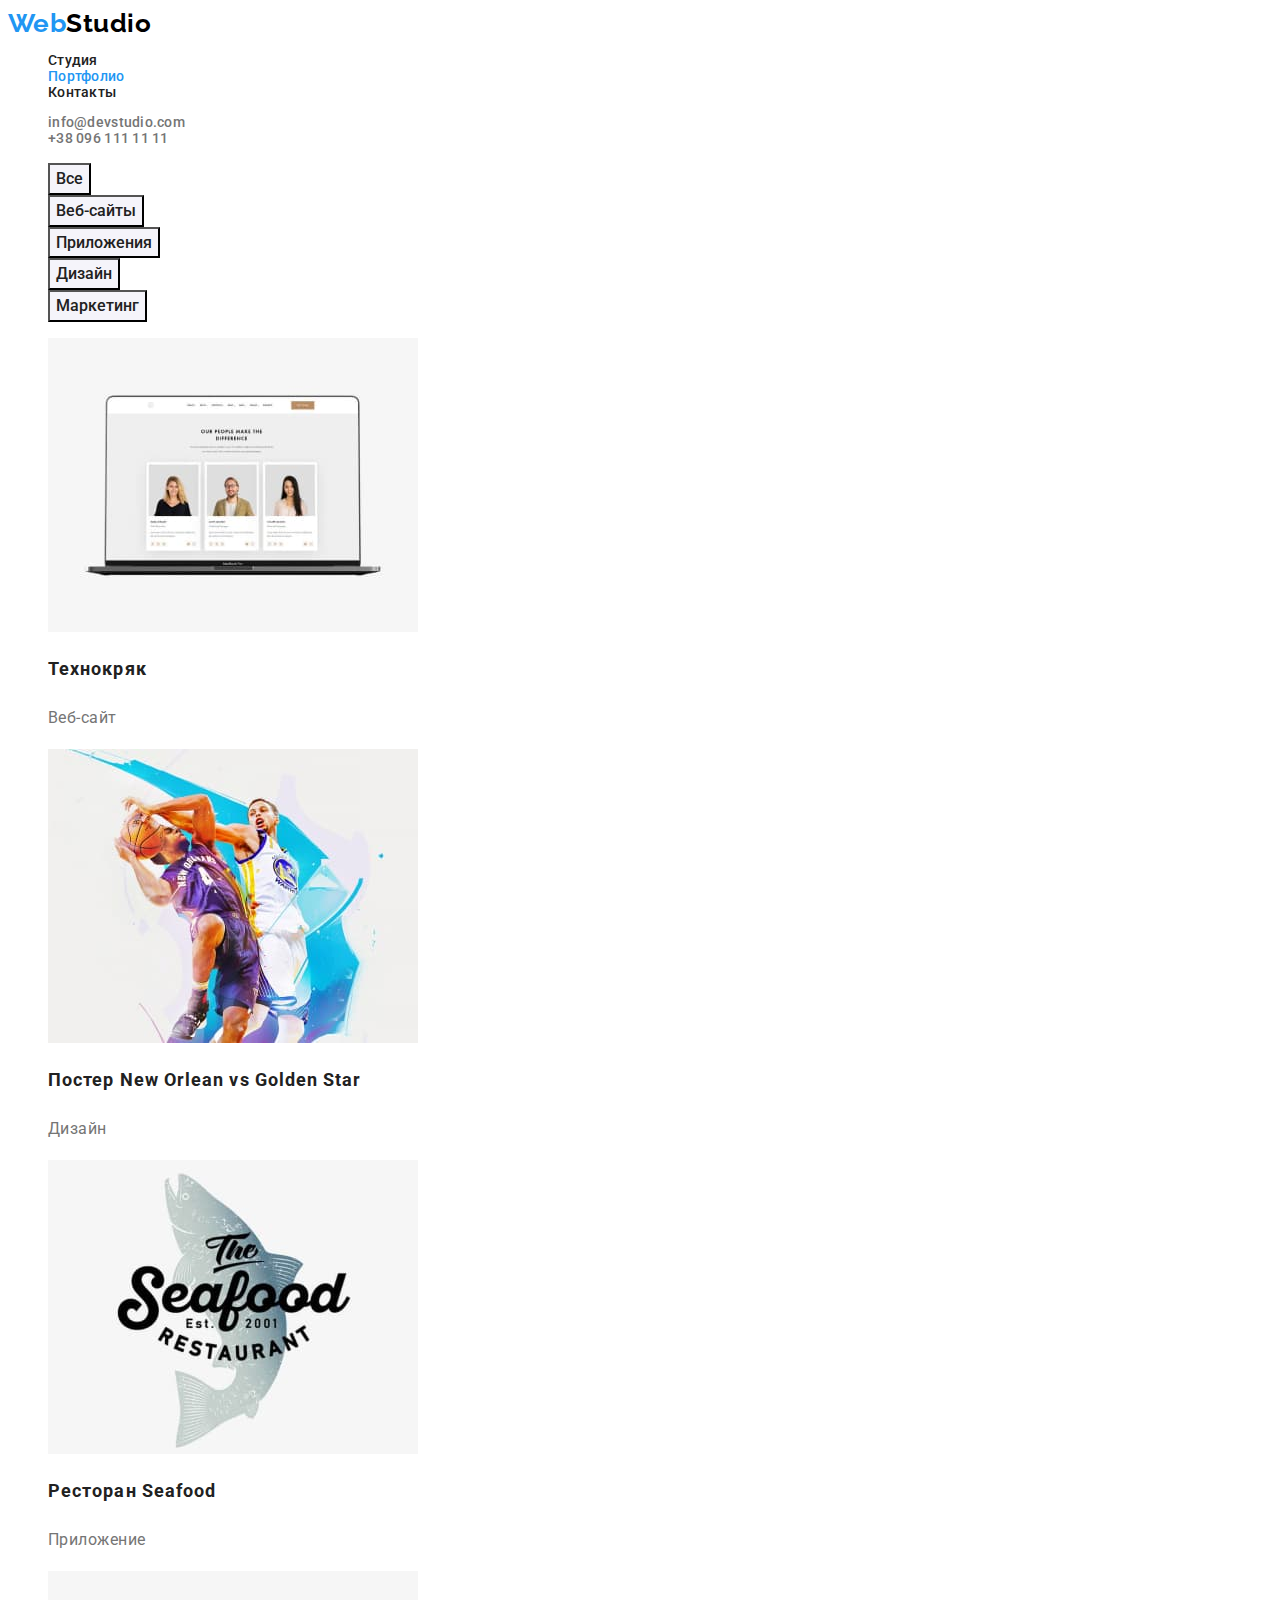
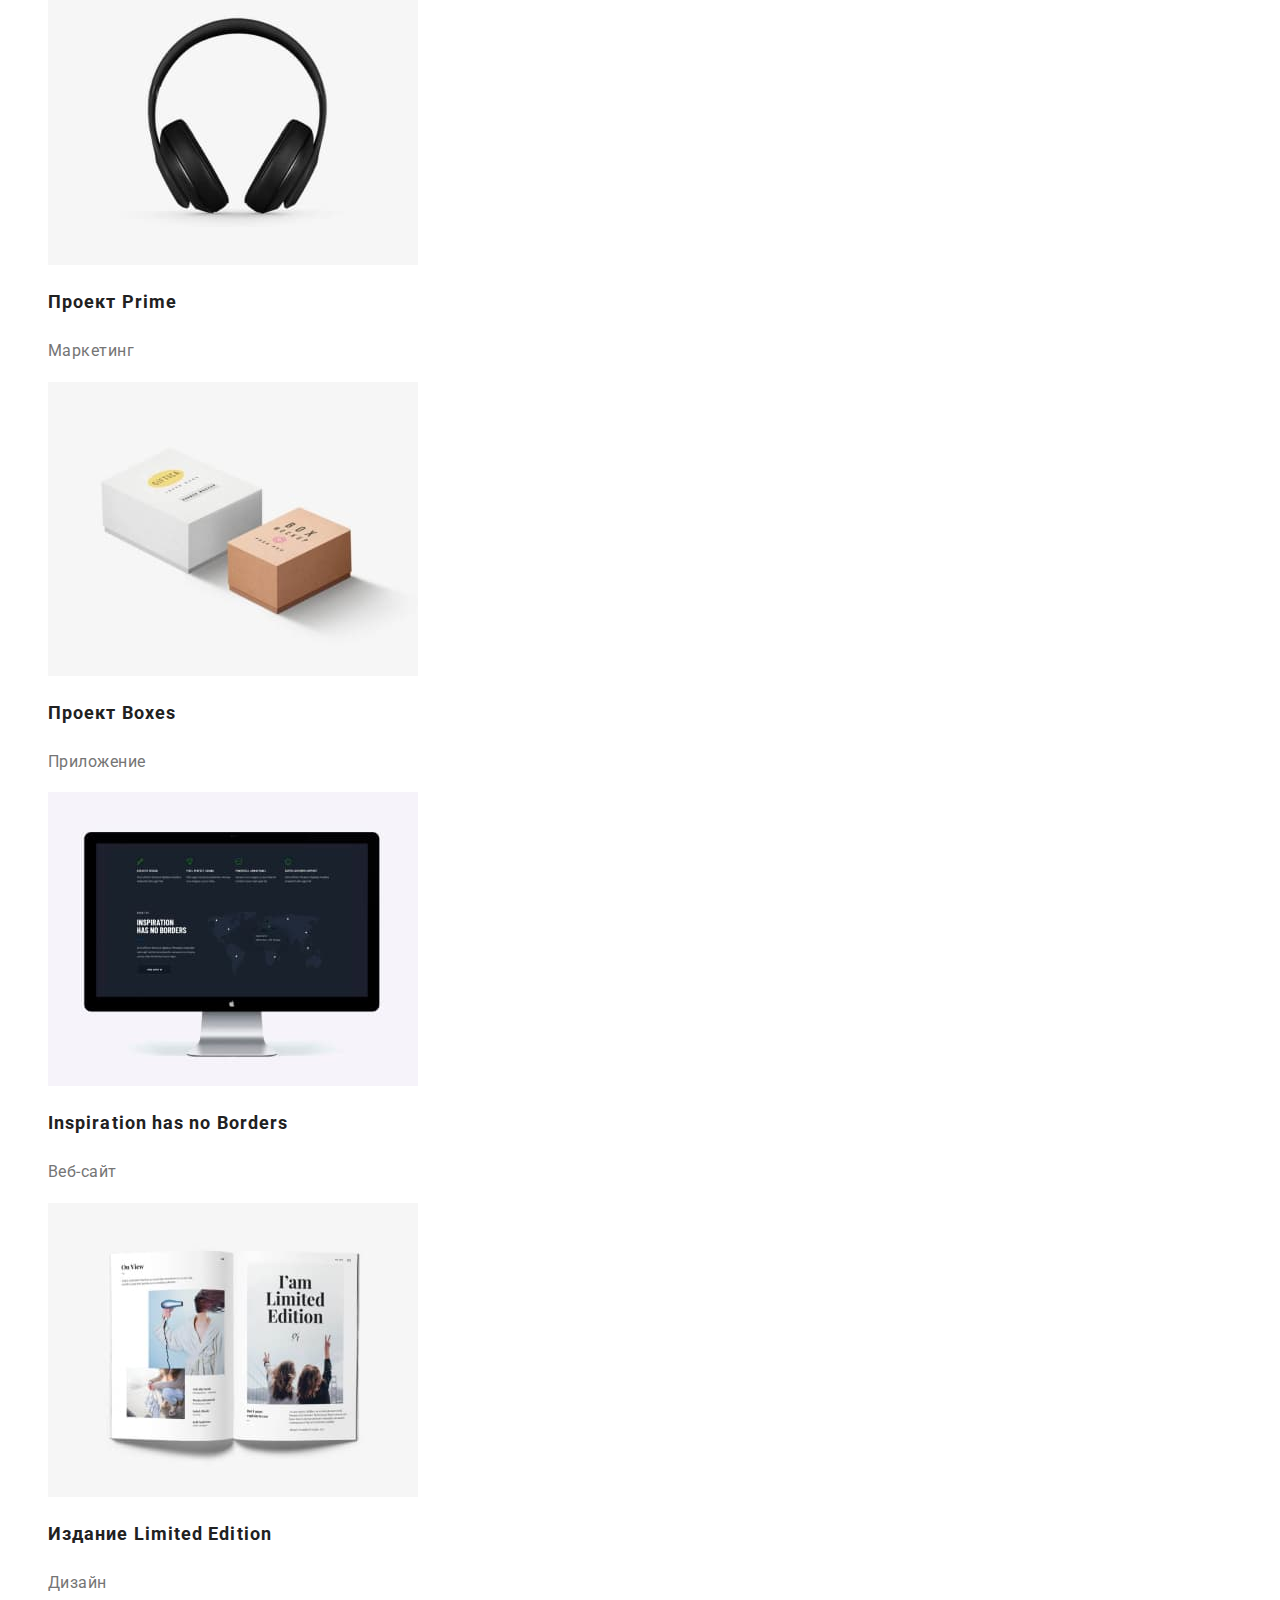
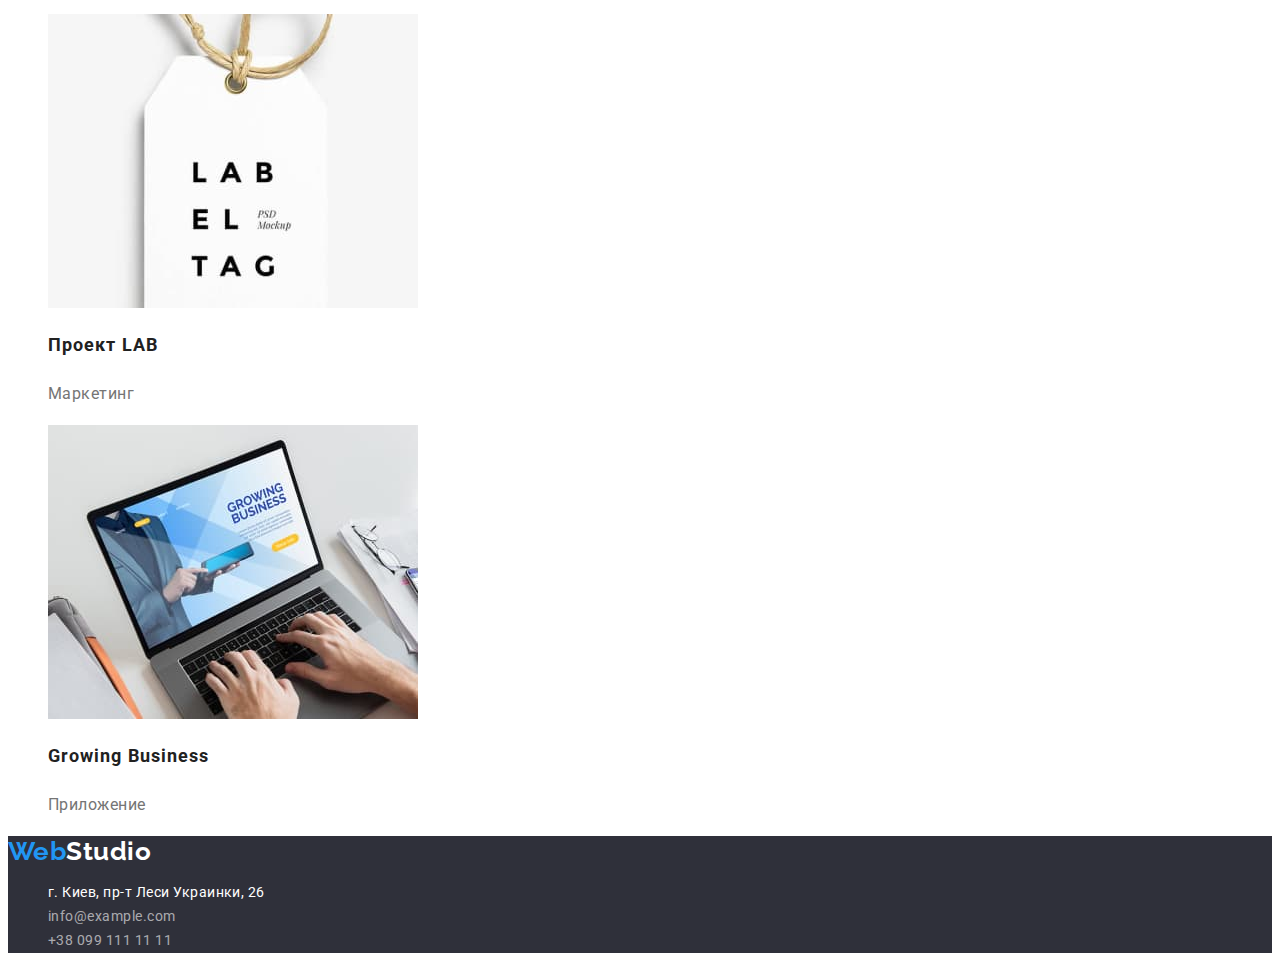
==== portfolio.html @ de3560cf "Копирует ДЗ-2" ====
<!DOCTYPE html>
<html lang="ru">
  <head>
    <meta charset="UTF-8" />
    <meta http-equiv="X-UA-Compatible" content="IE=edge" />
    <meta name="viewport" content="width=device-width, initial-scale=1.0" />
    <title>Портфолио</title>
    <link
      href="https://fonts.googleapis.com/css2?family=Raleway:wght@700&family=Roboto:wght@400;500;700;900&display=swap"
      rel="stylesheet"
    />
    <link rel="stylesheet" href="./css/styles.css" />
  </head>
  <body>
    <header class="header">
      <nav class="header-nav">
        <a href="./index.html" class="logo" lang="en">Web<span class="hdr">Studio</span></a>
        <ul class="header-list list">
          <li class="header-item">
            <a href="" class="header-link link">Студия</a>
          </li>
          <li class="header-item">
            <a href="./portfolio.html" class="header-link link current">Портфолио</a>
          </li>
          <li class="header-item">
            <a href="" class="header-link link">Контакты</a>
          </li>
        </ul>
      </nav>
      <ul class="header-contacts list">
        <li>
          <a href="mailto:info@devstudio.com" class="header-contact link">info@devstudio.com</a>
        </li>
        <li><a href="tel:+380961111111" class="header-contact link">+38 096 111 11 11</a></li>
      </ul>
    </header>
    <main>
      <section class="portfolio">
        <!--заголовок не видимый-->
        <h1 class="visually-hidden">Портфолио</h1>
        <ul class="filters-list list">
          <li class="filters-item">
            <button type="button" class="filters-btn button">Все</button>
          </li>
          <li class="filters-item">
            <button type="button" class="filters-btn button">Веб-сайты</button>
          </li>
          <li class="filters-item">
            <button type="button" class="filters-btn button">Приложения</button>
          </li>
          <li class="filters-item">
            <button type="button" class="filters-btn button">Дизайн</button>
          </li>
          <li class="filters-item">
            <button type="button" class="filters-btn button">Маркетинг</button>
          </li>
        </ul>
        <ul class="products-list list">
          <li class="products-item">
            <img src="./images/website-technokryak.jpg" alt="Страница веб-сайта" width="370" />
            <h2 class="products-item-title">Технокряк</h2>
            <p class="products-item-text">Веб-сайт</p>
          </li>
          <li class="products-item">
            <img src="./images/design-post.jpg" alt="Блок-шот" width="370" />
            <h2 class="products-item-title">
              Постер <span lang="en">New Orlean vs Golden Star</span>
            </h2>
            <p class="products-item-text">Дизайн</p>
          </li>
          <li class="products-item">
            <img src="./images/application-seafood.jpg" alt="Лого ресторана" width="370" />
            <h2 class="products-item-title">Ресторан <span lang="en">Seafood</span></h2>
            <p class="products-item-text">Приложение</p>
          </li>
          <li class="products-item">
            <img src="./images/marketing-project-prime.jpg" alt="Наушники" width="370" />
            <h2 class="products-item-title">Проект <span lang="en">Prime</span></h2>
            <p class="products-item-text">Маркетинг</p>
          </li>
          <li class="products-item">
            <img src="./images/application-project-boxes.jpg" alt="Две коробки" width="370" />
            <h2 class="products-item-title">Проект <span lang="en">Boxes</span></h2>
            <p class="products-item-text">Приложение</p>
          </li>
          <li class="products-item">
            <img src="./images/website-inspiration.jpg" alt="Страница веб-сайта" width="370" />
            <h2 class="products-item-title" lang="en">Inspiration has no Borders</h2>
            <p class="products-item-text">Веб-сайт</p>
          </li>
          <li class="products-item">
            <img src="./images/design-limited-edition.jpg" alt="Страницы книги" width="370" />
            <h2 class="products-item-title">Издание <span lang="en">Limited Edition</span></h2>
            <p class="products-item-text">Дизайн</p>
          </li>
          <li class="products-item">
            <img src="./images/marketing-project-lab.jpg" alt="Ярлык" width="370" />
            <h2 class="products-item-title">Проект LAB</h2>
            <p class="products-item-text">Маркетинг</p>
          </li>
          <li class="products-item">
            <img
              src="./images/application-growing-business.jpg"
              alt="Страница на экране ноутбука"
              width="370"
            />
            <h2 class="products-item-title" lang="en">Growing Business</h2>
            <p class="products-item-text">Приложение</p>
          </li>
        </ul>
      </section>
    </main>
    <footer class="footer">
      <a href="./index.html" class="logo" lang="en">Web<span class="ftr">Studio</span></a>
      <address class="address">
        <ul class="address-list list">
          <li class="address-item">
            <a
              href="https://goo.gl/maps/TxTMKxAQMS6T1ihJ8"
              target="_blank"
              rel="nofollow noreferrer "
              class="address-map link"
              >г. Киев, пр-т Леси Украинки, 26</a
            >
          </li>
          <li class="address-item">
            <a href="mailto:info@example.com" class="footer-contact link">info@example.com</a>
          </li>
          <li class="address-item">
            <a href="tel:+380991111111" class="footer-contact link">+38 099 111 11 11</a>
          </li>
        </ul>
      </address>
    </footer>
  </body>
</html>
---- css/styles.css ----
/* Используемые цвета в проекте */
/* основной цвет текста - #212121 */
/* вторичный цвет текста - #757575 */
/* цвет текста при наведении и цвет первой части лого - #2196F3 */
/* цвет текста второй части лого в шапке - #000000 */
/* цвет текста второй части лого в подвале - #FFFFFF */
/* цвет текста Hero - #FFFFFF */
/* цвет текста адреса - #FFFFFF */
/* цвет текста контактов в подвале - rgba(255, 255, 255, 0,6) */
/* цвет текста при акценте - #FFFFFF */
/* основной цвет фона - #E5E5E5 */
/* вторичный цвет фона - #2F303A */
/* цвет фона секции Наща команда - #F5F4FA */
/* цвет фона шапки - #FFFFFF */
/* акцент - #2196F3 */
/* цвет фона карточки продукта - #EEEEEE */
/* цвет фона кнопки фильтра - #F5F4FA */

:root {
  --primary-text-color: #212121;
  --secondary-text-color: #757575;
  --hover-text-color: #2196f3;
  --logo-text-color: #2196f3;
  --partlogo-text-color-header: #000000;
  --partlogo-text-color-footer: #ffffff;
  --hero-text-color: #ffffff;
  --addresse-text-color: #ffffff;
  --footer-contacts-text-color: rgba(255, 255, 255, 0.6);
  --accent-text-color: #ffffff;
  --primary-bg-color: #e5e5e5;
  --secondary-bg-color: #2f303a;
  --header-bg-color: #ffffff;
  --accent-color: #2196f3;
  --developers-bg-color: #f5f4fa;
  --white-bg-color: #ffffff;
  --product-card-bg-color: #ffffff;
  --button-bg-color: #f5f4fa;
}

/* Общие свойства */

body {
  background-color: var(--white-bg-color);
  color: var(--primary-text-color);
  font-family: Roboto, sans-serif;
  letter-spacing: 0.03em;
}
.list {
  list-style: none;
}
.link:focus,
.link:hover {
  color: var(--hover-text-color);
}
a {
  color: var(--primary-text-color);
  text-decoration: none;
}
p {
  color: var(--secondary-text-color);
}
.title {
  font-weight: 700;
  font-size: 36px;
  line-height: 1.17;
  text-align: center;
}

.visually-hidden {
  position: absolute;
  white-space: nowrap;
  width: 1px;
  height: 1px;
  overflow: hidden;
  border: 0;
  padding: 0;
  clip: rect(0 0 0 0);
  clip-path: inset(50%);
  margin: -1px;
}
.current {
  color: var(--hover-text-color);
}
/* Buttons */
.hero-button {
  cursor: pointer;
  font-family: inherit;
  font-weight: 700;
  font-size: 16px;
  line-height: 1.87;
  display: flex;
  align-items: center;
  text-align: center;
  letter-spacing: 0.06em;
}
.button {
  cursor: pointer;
  background-color: var(--button-bg-color);
  color: var(--primary-text-color);
  font-family: inherit;
}
.hero-button,
.button:hover,
.button:focus {
  background-color: var(--accent-color);
  color: var(--accent-text-color);
}
.filters-btn {
  font-weight: 500;
  font-size: 16px;
  line-height: 1.62;
  text-align: center;
}

/* -----Стили главной страницы----- */

/* Header */

.header {
  background-color: var(--header-bg-color);
}
.logo {
  color: var(--logo-text-color);
  font-family: Raleway, sans-serif;
  font-weight: 700;
  font-size: 26px;
  line-height: 1.19;
}
.hdr {
  color: var(--partlogo-text-color-header);
}
.header-list,
.header-contacts {
  font-weight: 500;
  font-size: 14px;
  line-height: 1.14;
  letter-spacing: 0.02em;
}

.header-contact {
  color: var(--secondary-text-color);
}

/* Main */
/* main {
  background-color: var(--primary-bg-color);
} */

/* Hero */
.hero {
  background-color: var(--secondary-bg-color);
  color: var(--hero-text-color);
}
.hero-title {
  font-weight: 900;
  font-size: 44px;
  line-height: 1.36;
  text-align: center;
  letter-spacing: 0.06em;
  text-transform: uppercase;
}
/* Особенности */
.peculiarities-item-title {
  font-weight: 700;
  font-size: 14px;
  line-height: 1.14;
  text-transform: uppercase;
}
.peculiarities-item-text {
  font-size: 14px;
  line-height: 1.71;
}
/* Наша команда*/
.developers {
  background-color: var(--developers-bg-color);
}
.developers-item {
  background-color: var(--white-bg-color);
}
.name {
  font-weight: 500;
}
.emploees {
  font-size: 16px;
  line-height: 1.19;
  text-align: center;
}

/* Footer */
.footer {
  background-color: var(--secondary-bg-color);
}
.ftr {
  color: var(--partlogo-text-color-footer);
}
.address {
  font-style: normal;
  font-size: 14px;
  line-height: 1.71;
}
.address-map {
  color: var(--addresse-text-color);
}
.footer-contact {
  color: var(--footer-contacts-text-color);
}

/* -----Стили страницы Портфолио----- */

/* Products */
/* .portfolio {
  background-color: var(--primary-bg-color);
} */
.products-item {
  background-color: var(--product-card-bg-color);
}
.products-item-title {
  font-weight: 700;
  font-size: 18px;
  line-height: 2;
  letter-spacing: 0.06em;
}
.products-item-text {
  font-size: 16px;
  line-height: 1.87;
}
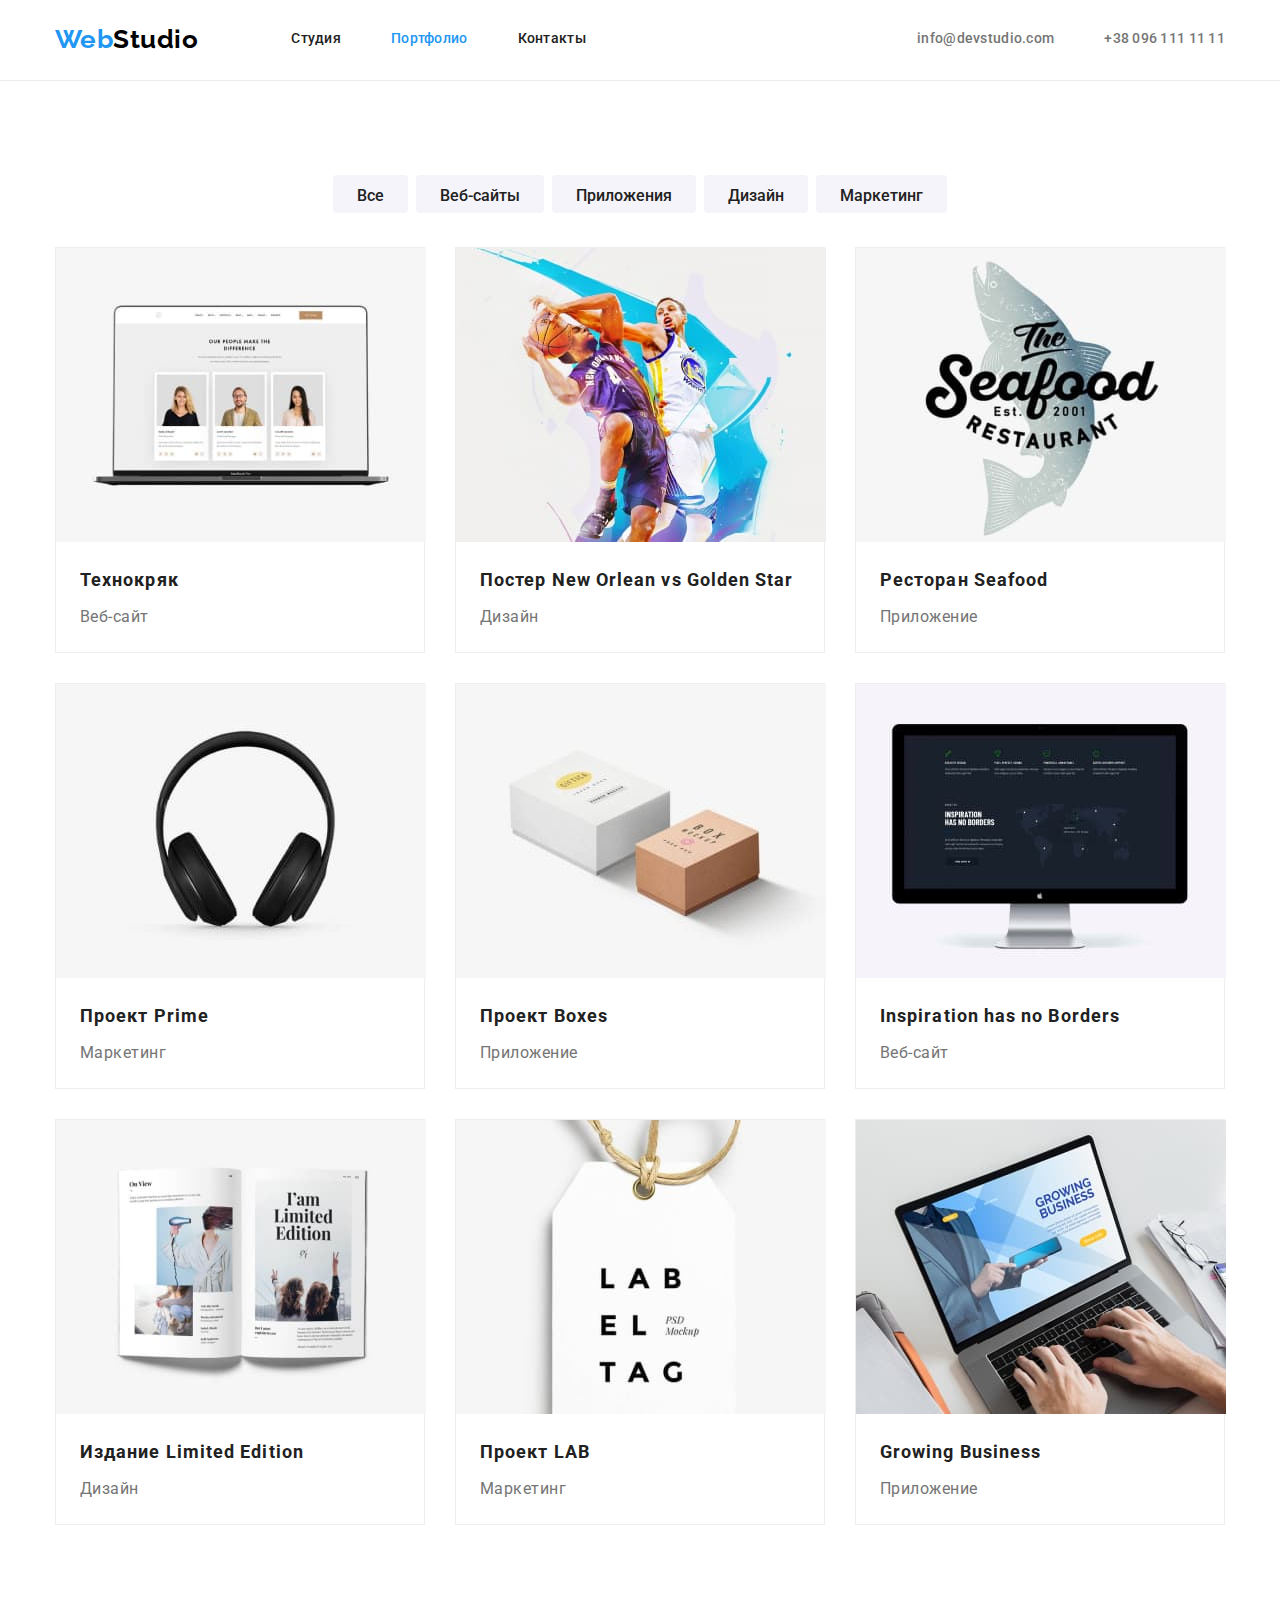
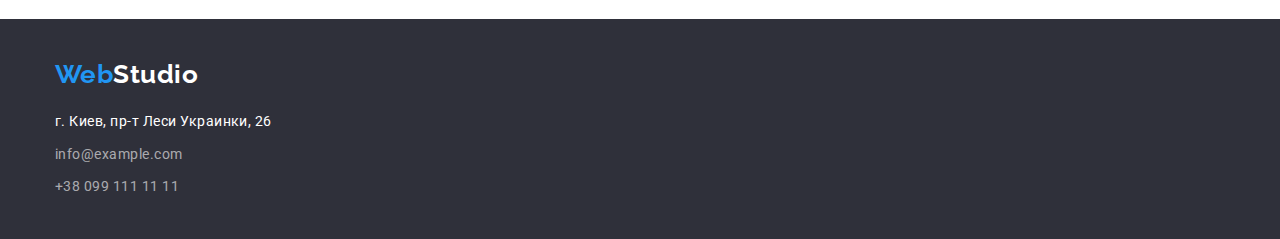
==== commit 300cef29: "Добавляет стили геометрии и позиционирования Портфолио" ====
--- a/portfolio.html
+++ b/portfolio.html
@@ -9,128 +9,162 @@
       href="https://fonts.googleapis.com/css2?family=Raleway:wght@700&family=Roboto:wght@400;500;700;900&display=swap"
       rel="stylesheet"
     />
+    <link
+      rel="stylesheet"
+      href="https://cdnjs.cloudflare.com/ajax/libs/modern-normalize/1.1.0/modern-normalize.min.css"
+    />
     <link rel="stylesheet" href="./css/styles.css" />
   </head>
   <body>
     <header class="header">
-      <nav class="header-nav">
-        <a href="./index.html" class="logo" lang="en">Web<span class="hdr">Studio</span></a>
-        <ul class="header-list list">
-          <li class="header-item">
-            <a href="" class="header-link link">Студия</a>
+      <div class="contanier header-content">
+        <nav class="header-nav">
+          <a href="./index.html" class="logo logo-header" lang="en"
+            >Web<span class="hdr">Studio</span></a
+          >
+          <ul class="header-list list">
+            <li class="header-item">
+              <a href="" class="header-link link">Студия</a>
+            </li>
+            <li class="header-item">
+              <a href="./portfolio.html" class="header-link link current">Портфолио</a>
+            </li>
+            <li class="header-item">
+              <a href="" class="header-link link">Контакты</a>
+            </li>
+          </ul>
+        </nav>
+        <ul class="header-contacts list">
+          <li class="header-contacts-item">
+            <a href="mailto:info@devstudio.com" class="header-contact link">info@devstudio.com</a>
           </li>
-          <li class="header-item">
-            <a href="./portfolio.html" class="header-link link current">Портфолио</a>
-          </li>
-          <li class="header-item">
-            <a href="" class="header-link link">Контакты</a>
+          <li class="header-contacts-item">
+            <a href="tel:+380961111111" class="header-contact link">+38 096 111 11 11</a>
           </li>
         </ul>
-      </nav>
-      <ul class="header-contacts list">
-        <li>
-          <a href="mailto:info@devstudio.com" class="header-contact link">info@devstudio.com</a>
-        </li>
-        <li><a href="tel:+380961111111" class="header-contact link">+38 096 111 11 11</a></li>
-      </ul>
+      </div>
     </header>
     <main>
       <section class="portfolio">
         <!--заголовок не видимый-->
-        <h1 class="visually-hidden">Портфолио</h1>
-        <ul class="filters-list list">
-          <li class="filters-item">
-            <button type="button" class="filters-btn button">Все</button>
-          </li>
-          <li class="filters-item">
-            <button type="button" class="filters-btn button">Веб-сайты</button>
-          </li>
-          <li class="filters-item">
-            <button type="button" class="filters-btn button">Приложения</button>
-          </li>
-          <li class="filters-item">
-            <button type="button" class="filters-btn button">Дизайн</button>
-          </li>
-          <li class="filters-item">
-            <button type="button" class="filters-btn button">Маркетинг</button>
-          </li>
-        </ul>
-        <ul class="products-list list">
-          <li class="products-item">
-            <img src="./images/website-technokryak.jpg" alt="Страница веб-сайта" width="370" />
-            <h2 class="products-item-title">Технокряк</h2>
-            <p class="products-item-text">Веб-сайт</p>
-          </li>
-          <li class="products-item">
-            <img src="./images/design-post.jpg" alt="Блок-шот" width="370" />
-            <h2 class="products-item-title">
-              Постер <span lang="en">New Orlean vs Golden Star</span>
-            </h2>
-            <p class="products-item-text">Дизайн</p>
-          </li>
-          <li class="products-item">
-            <img src="./images/application-seafood.jpg" alt="Лого ресторана" width="370" />
-            <h2 class="products-item-title">Ресторан <span lang="en">Seafood</span></h2>
-            <p class="products-item-text">Приложение</p>
-          </li>
-          <li class="products-item">
-            <img src="./images/marketing-project-prime.jpg" alt="Наушники" width="370" />
-            <h2 class="products-item-title">Проект <span lang="en">Prime</span></h2>
-            <p class="products-item-text">Маркетинг</p>
-          </li>
-          <li class="products-item">
-            <img src="./images/application-project-boxes.jpg" alt="Две коробки" width="370" />
-            <h2 class="products-item-title">Проект <span lang="en">Boxes</span></h2>
-            <p class="products-item-text">Приложение</p>
-          </li>
-          <li class="products-item">
-            <img src="./images/website-inspiration.jpg" alt="Страница веб-сайта" width="370" />
-            <h2 class="products-item-title" lang="en">Inspiration has no Borders</h2>
-            <p class="products-item-text">Веб-сайт</p>
-          </li>
-          <li class="products-item">
-            <img src="./images/design-limited-edition.jpg" alt="Страницы книги" width="370" />
-            <h2 class="products-item-title">Издание <span lang="en">Limited Edition</span></h2>
-            <p class="products-item-text">Дизайн</p>
-          </li>
-          <li class="products-item">
-            <img src="./images/marketing-project-lab.jpg" alt="Ярлык" width="370" />
-            <h2 class="products-item-title">Проект LAB</h2>
-            <p class="products-item-text">Маркетинг</p>
-          </li>
-          <li class="products-item">
-            <img
-              src="./images/application-growing-business.jpg"
-              alt="Страница на экране ноутбука"
-              width="370"
-            />
-            <h2 class="products-item-title" lang="en">Growing Business</h2>
-            <p class="products-item-text">Приложение</p>
-          </li>
-        </ul>
+        <div class="contanier portfolio-content">
+          <h1 class="visually-hidden">Портфолио</h1>
+          <ul class="filters-list list">
+            <li class="filters-item">
+              <button type="button" class="filters-btn button">Все</button>
+            </li>
+            <li class="filters-item">
+              <button type="button" class="filters-btn button">Веб-сайты</button>
+            </li>
+            <li class="filters-item">
+              <button type="button" class="filters-btn button">Приложения</button>
+            </li>
+            <li class="filters-item">
+              <button type="button" class="filters-btn button">Дизайн</button>
+            </li>
+            <li class="filters-item">
+              <button type="button" class="filters-btn button">Маркетинг</button>
+            </li>
+          </ul>
+          <ul class="products-list list">
+            <li class="products-item">
+              <img src="./images/website-technokryak.jpg" alt="Страница веб-сайта" width="370" />
+              <div class="products-item-text-content">
+                <h2 class="products-item-title">Технокряк</h2>
+                <p class="products-item-text">Веб-сайт</p>
+              </div>
+            </li>
+            <li class="products-item">
+              <img src="./images/design-post.jpg" alt="Блок-шот" width="370" />
+              <div class="products-item-text-content">
+                <h2 class="products-item-title">
+                  Постер <span lang="en">New Orlean vs Golden Star</span>
+                </h2>
+                <p class="products-item-text">Дизайн</p>
+              </div>
+            </li>
+            <li class="products-item">
+              <img src="./images/application-seafood.jpg" alt="Лого ресторана" width="370" />
+              <div class="products-item-text-content">
+                <h2 class="products-item-title">Ресторан <span lang="en">Seafood</span></h2>
+                <p class="products-item-text">Приложение</p>
+              </div>
+            </li>
+            <li class="products-item">
+              <img src="./images/marketing-project-prime.jpg" alt="Наушники" width="370" />
+              <div class="products-item-text-content">
+                <h2 class="products-item-title">Проект <span lang="en">Prime</span></h2>
+                <p class="products-item-text">Маркетинг</p>
+              </div>
+            </li>
+            <li class="products-item">
+              <img src="./images/application-project-boxes.jpg" alt="Две коробки" width="370" />
+              <div class="products-item-text-content">
+                <h2 class="products-item-title">Проект <span lang="en">Boxes</span></h2>
+                <p class="products-item-text">Приложение</p>
+              </div>
+            </li>
+            <li class="products-item">
+              <img src="./images/website-inspiration.jpg" alt="Страница веб-сайта" width="370" />
+              <div class="products-item-text-content">
+                <h2 class="products-item-title" lang="en">Inspiration has no Borders</h2>
+                <p class="products-item-text">Веб-сайт</p>
+              </div>
+            </li>
+            <li class="products-item">
+              <img src="./images/design-limited-edition.jpg" alt="Страницы книги" width="370" />
+              <div class="products-item-text-content">
+                <h2 class="products-item-title">Издание <span lang="en">Limited Edition</span></h2>
+                <p class="products-item-text">Дизайн</p>
+              </div>
+            </li>
+            <li class="products-item">
+              <img src="./images/marketing-project-lab.jpg" alt="Ярлык" width="370" />
+              <div class="products-item-text-content">
+                <h2 class="products-item-title">Проект LAB</h2>
+                <p class="products-item-text">Маркетинг</p>
+              </div>
+            </li>
+            <li class="products-item">
+              <img
+                src="./images/application-growing-business.jpg"
+                alt="Страница на экране ноутбука"
+                width="370"
+              />
+              <div class="products-item-text-content">
+                <h2 class="products-item-title" lang="en">Growing Business</h2>
+                <p class="products-item-text">Приложение</p>
+              </div>
+            </li>
+          </ul>
+        </div>
       </section>
     </main>
     <footer class="footer">
-      <a href="./index.html" class="logo" lang="en">Web<span class="ftr">Studio</span></a>
-      <address class="address">
-        <ul class="address-list list">
-          <li class="address-item">
-            <a
-              href="https://goo.gl/maps/TxTMKxAQMS6T1ihJ8"
-              target="_blank"
-              rel="nofollow noreferrer "
-              class="address-map link"
-              >г. Киев, пр-т Леси Украинки, 26</a
-            >
-          </li>
-          <li class="address-item">
-            <a href="mailto:info@example.com" class="footer-contact link">info@example.com</a>
-          </li>
-          <li class="address-item">
-            <a href="tel:+380991111111" class="footer-contact link">+38 099 111 11 11</a>
-          </li>
-        </ul>
-      </address>
+      <div class="contanier">
+        <a href="./index.html" class="logo logo-footer" lang="en"
+          >Web<span class="ftr">Studio</span></a
+        >
+        <address class="address">
+          <ul class="address-list list">
+            <li class="address-item">
+              <a
+                href="https://goo.gl/maps/TxTMKxAQMS6T1ihJ8"
+                target="_blank"
+                rel="nofollow noreferrer "
+                class="address-map link"
+                >г. Киев, пр-т Леси Украинки, 26</a
+              >
+            </li>
+            <li class="address-item">
+              <a href="mailto:info@example.com" class="footer-contact link">info@example.com</a>
+            </li>
+            <li class="address-item">
+              <a href="tel:+380991111111" class="footer-contact link">+38 099 111 11 11</a>
+            </li>
+          </ul>
+        </address>
+      </div>
     </footer>
   </body>
 </html>
--- a/css/styles.css
+++ b/css/styles.css
@@ -35,6 +35,7 @@
   --white-bg-color: #ffffff;
   --product-card-bg-color: #ffffff;
   --button-bg-color: #f5f4fa;
+  --accent-hero-btn-bg-color: #188ce8;
 }
 
 /* Общие свойства */
@@ -45,27 +46,52 @@
   font-family: Roboto, sans-serif;
   letter-spacing: 0.03em;
 }
+a {
+  color: var(--primary-text-color);
+  text-decoration: none;
+}
+p {
+  color: var(--secondary-text-color);
+}
+h1,
+h2,
+h3,
+h4,
+h5,
+h6,
+p {
+  margin-top: 0;
+  margin-bottom: 0;
+}
+img {
+  display: block;
+}
 .list {
+  padding: 0;
+  margin: 0;
   list-style: none;
+}
+.link {
+  padding-top: 5px;
+  padding-bottom: 5px;
 }
 .link:focus,
 .link:hover {
   color: var(--hover-text-color);
 }
-a {
-  color: var(--primary-text-color);
-  text-decoration: none;
-}
-p {
-  color: var(--secondary-text-color);
-}
 .title {
   font-weight: 700;
   font-size: 36px;
   line-height: 1.17;
   text-align: center;
 }
-
+.logo {
+  color: var(--logo-text-color);
+  font-family: Raleway, sans-serif;
+  font-weight: 700;
+  font-size: 26px;
+  line-height: 1.19;
+}
 .visually-hidden {
   position: absolute;
   white-space: nowrap;
@@ -81,23 +107,35 @@
 .current {
   color: var(--hover-text-color);
 }
+.contanier {
+  width: 1200px;
+  margin-left: auto;
+  margin-right: auto;
+  padding-left: 15px;
+  padding-right: 15px;
+  /* outline: 2px solid #2196f3; */
+}
+
 /* Buttons */
+
 .hero-button {
-  cursor: pointer;
-  font-family: inherit;
-  font-weight: 700;
-  font-size: 16px;
+  padding-top: 10px;
+  padding-right: 32px;
+  padding-bottom: 10px;
+  padding-left: 32px;
+  font-weight: 700;
   line-height: 1.87;
-  display: flex;
-  align-items: center;
-  text-align: center;
   letter-spacing: 0.06em;
 }
 .button {
+  border-color: transparent;
+  border-radius: 4px;
   cursor: pointer;
   background-color: var(--button-bg-color);
   color: var(--primary-text-color);
+  font-size: 16px;
   font-family: inherit;
+  text-align: center;
 }
 .hero-button,
 .button:hover,
@@ -105,11 +143,24 @@
   background-color: var(--accent-color);
   color: var(--accent-text-color);
 }
+.hero-button:hover,
+.hero-button:focus {
+  background-color: var(--accent-hero-btn-bg-color);
+  box-shadow: 0px 4px 4px rgba(0, 0, 0, 0.15);
+}
 .filters-btn {
+  padding-top: 6px;
+  padding-right: 22px;
+  padding-bottom: 6px;
+  padding-left: 22px;
+  height: 38px;
   font-weight: 500;
-  font-size: 16px;
   line-height: 1.62;
-  text-align: center;
+}
+.filters-btn:hover,
+.filters-btn:focus {
+  box-shadow: 0px 3px 1px rgba(0, 0, 0, 0.1), 0px 1px 2px rgba(0, 0, 0, 0.08),
+    0px 2px 2px rgba(0, 0, 0, 0.12);
 }
 
 /* -----Стили главной страницы----- */
@@ -118,13 +169,20 @@
 
 .header {
   background-color: var(--header-bg-color);
-}
-.logo {
-  color: var(--logo-text-color);
-  font-family: Raleway, sans-serif;
-  font-weight: 700;
-  font-size: 26px;
-  line-height: 1.19;
+  padding-top: 24px;
+  padding-bottom: 25px;
+  border-bottom: 1px solid #ececec;
+}
+.header-content {
+  display: flex;
+  align-items: center;
+}
+.header-nav {
+  display: flex;
+  align-items: center;
+}
+.logo-header {
+  margin-right: 93px;
 }
 .hdr {
   color: var(--partlogo-text-color-header);
@@ -135,32 +193,59 @@
   font-size: 14px;
   line-height: 1.14;
   letter-spacing: 0.02em;
-}
-
+  display: flex;
+}
+.header-item:not(:last-child) {
+  margin-right: 50px;
+}
+.header-contacts {
+  margin-left: auto;
+}
+.header-contacts-item:not(:last-child) {
+  margin-right: 50px;
+}
 .header-contact {
   color: var(--secondary-text-color);
 }
 
-/* Main */
-/* main {
-  background-color: var(--primary-bg-color);
-} */
-
 /* Hero */
+
 .hero {
+  padding-top: 200px;
+  padding-bottom: 200px;
+  text-align: center;
   background-color: var(--secondary-bg-color);
   color: var(--hero-text-color);
 }
 .hero-title {
+  width: 696px;
+  margin-left: auto;
+  margin-right: auto;
+  margin-bottom: 30px;
   font-weight: 900;
   font-size: 44px;
   line-height: 1.36;
-  text-align: center;
   letter-spacing: 0.06em;
   text-transform: uppercase;
 }
+
 /* Особенности */
+
+.peculiarities-list {
+  display: flex;
+  padding-top: 94px;
+  padding-bottom: 94px;
+}
+
+.peculiarities-item {
+  width: calc((100% - 90px) / 4);
+  margin-right: 30px;
+}
+.peculiarities-item:nth-child(4n) {
+  margin-right: 0;
+}
 .peculiarities-item-title {
+  margin-bottom: 10px;
   font-weight: 700;
   font-size: 14px;
   line-height: 1.14;
@@ -170,15 +255,59 @@
   font-size: 14px;
   line-height: 1.71;
 }
+
+/* Чем мы занимаемся */
+.working {
+  padding-bottom: 94px;
+}
+.working-title {
+  margin-bottom: 50px;
+}
+.working-list {
+  display: flex;
+}
+.working-item {
+  width: calc((100% - 60px) / 3);
+  margin-right: 30px;
+}
+.working-item:nth-child(3n) {
+  margin-right: 0;
+}
+
 /* Наша команда*/
+
 .developers {
   background-color: var(--developers-bg-color);
+  padding-top: 94px;
+  padding-bottom: 94px;
+}
+.developers-title {
+  margin-bottom: 50px;
+}
+.developers-list {
+  display: flex;
 }
 .developers-item {
+  width: calc((100% - 90px) / 4);
+  margin-right: 30px;
   background-color: var(--white-bg-color);
+  box-shadow: 0px 1px 3px rgba(0, 0, 0, 0.12), 0px 1px 1px rgba(0, 0, 0, 0.14),
+    0px 2px 1px rgba(0, 0, 0, 0.2);
+  border-top-left-radius: 0px;
+  border-top-right-radius: 0px;
+  border-bottom-right-radius: 4px;
+  border-bottom-left-radius: 4px;
+}
+.developers-item:nth-child(4n) {
+  margin-right: 0;
+}
+.emploees-text {
+  padding-top: 30px;
+  padding-bottom: 30px;
 }
 .name {
   font-weight: 500;
+  margin-bottom: 10px;
 }
 .emploees {
   font-size: 16px;
@@ -187,8 +316,15 @@
 }
 
 /* Footer */
+
 .footer {
   background-color: var(--secondary-bg-color);
+  padding-top: 40px;
+  padding-bottom: 40px;
+}
+.logo-footer {
+  margin-bottom: 20px;
+  display: inline-block;
 }
 .ftr {
   color: var(--partlogo-text-color-footer);
@@ -198,6 +334,9 @@
   font-size: 14px;
   line-height: 1.71;
 }
+.address-item:not(:last-child) {
+  margin-bottom: 9px;
+}
 .address-map {
   color: var(--addresse-text-color);
 }
@@ -208,17 +347,49 @@
 /* -----Стили страницы Портфолио----- */
 
 /* Products */
-/* .portfolio {
-  background-color: var(--primary-bg-color);
-} */
+
+.portfolio {
+  padding-top: 94px;
+  padding-bottom: 94px;
+}
+.filters-list {
+  display: flex;
+  justify-content: center;
+  margin-bottom: 34px;
+}
+.filters-item:not(:last-child) {
+  margin-right: 8px;
+}
+.products-list {
+  display: flex;
+  flex-wrap: wrap;
+  width: 100%;
+}
 .products-item {
+  width: calc((100% - 60px) / 3);
+  margin-right: 30px;
+  margin-bottom: 30px;
   background-color: var(--product-card-bg-color);
+  border: 1px solid #eeeeee;
+}
+.products-item:nth-child(3n) {
+  margin-right: 0;
+}
+.products-item:nth-last-child(-n + 3) {
+  margin-bottom: 0px;
+}
+.products-item-text-content {
+  padding-top: 20px;
+  padding-right: 24px;
+  padding-bottom: 20px;
+  padding-left: 24px;
 }
 .products-item-title {
   font-weight: 700;
   font-size: 18px;
   line-height: 2;
   letter-spacing: 0.06em;
+  margin-bottom: 4px;
 }
 .products-item-text {
   font-size: 16px;
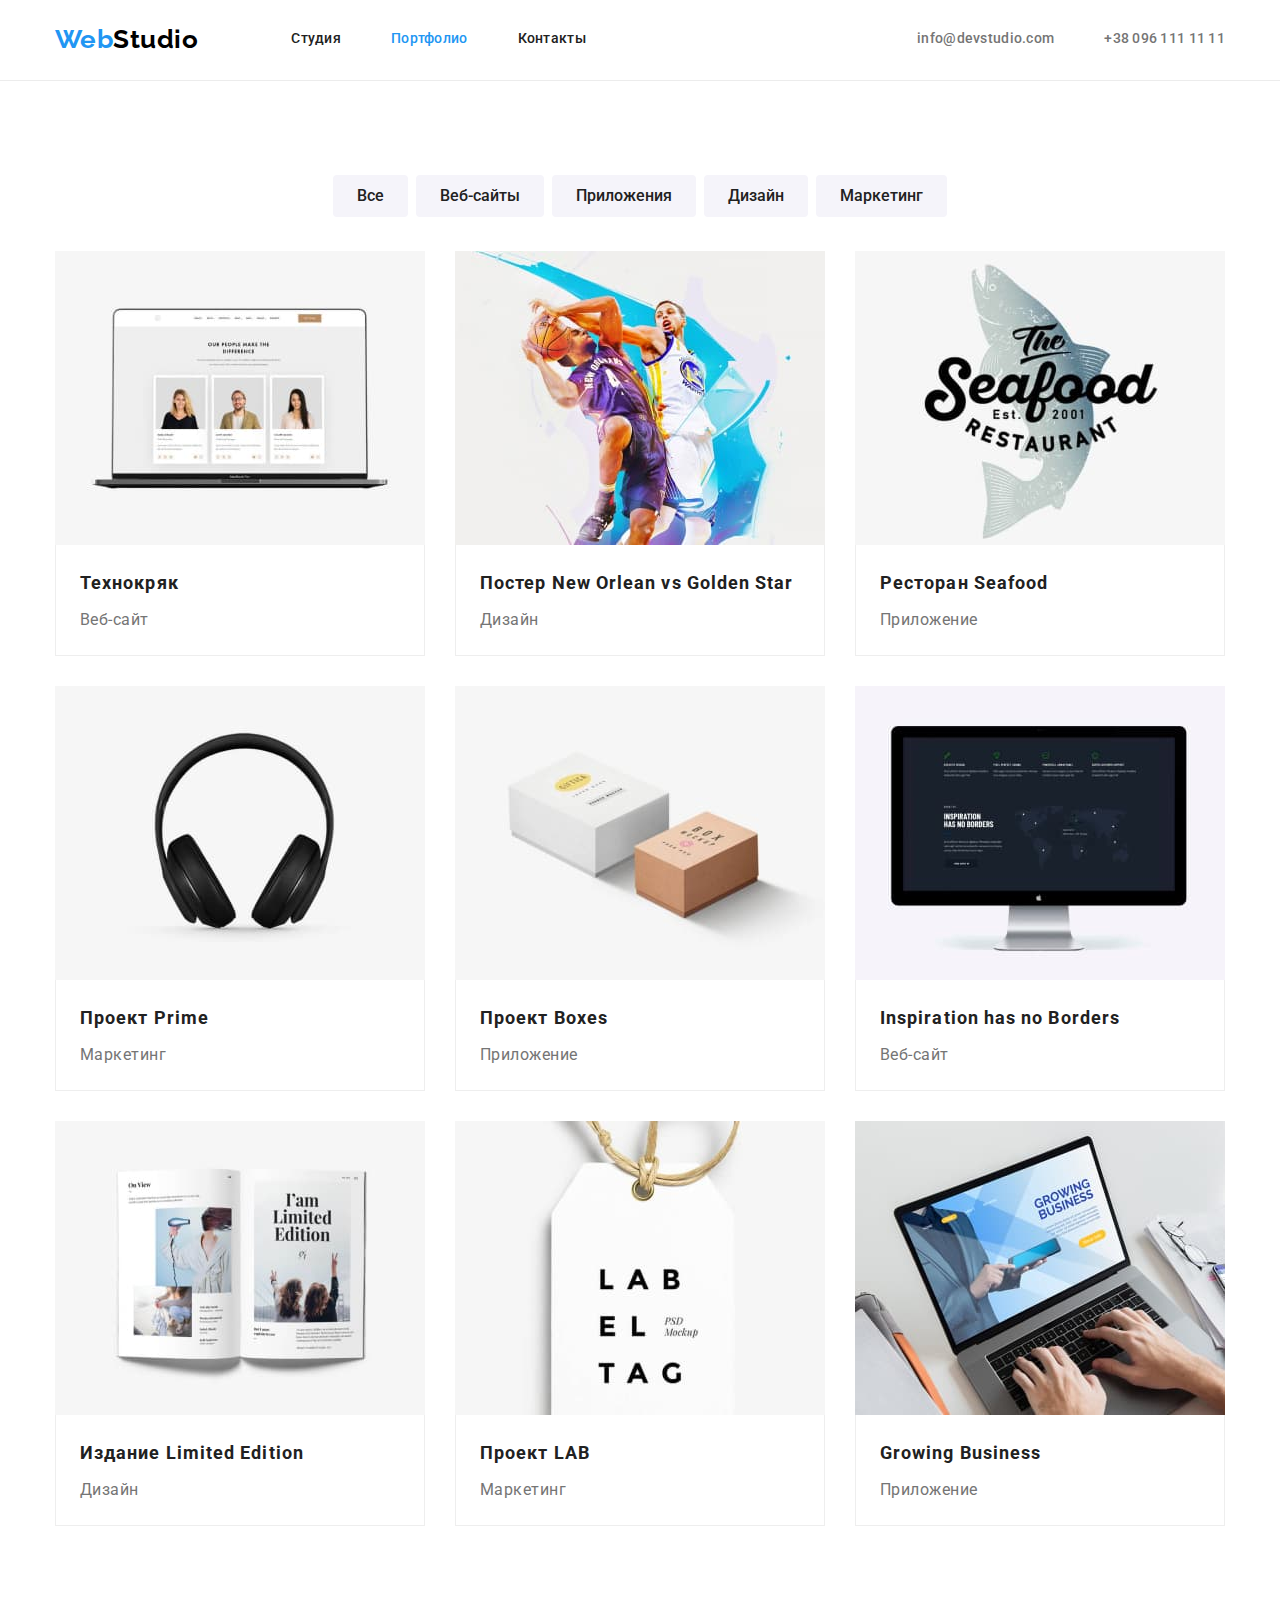
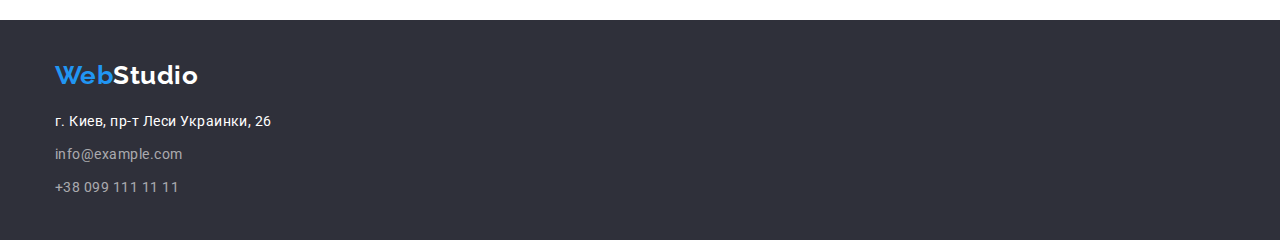
==== commit 042bfb78: "Корректирует после замечаний ментора" ====
--- a/portfolio.html
+++ b/portfolio.html
@@ -68,73 +68,93 @@
           </ul>
           <ul class="products-list list">
             <li class="products-item">
-              <img src="./images/website-technokryak.jpg" alt="Страница веб-сайта" width="370" />
-              <div class="products-item-text-content">
-                <h2 class="products-item-title">Технокряк</h2>
-                <p class="products-item-text">Веб-сайт</p>
-              </div>
+              <a href="" class="products-item-link">
+                <img src="./images/website-technokryak.jpg" alt="Страница веб-сайта" width="370" />
+                <div class="products-item-text-content">
+                  <h2 class="products-item-title">Технокряк</h2>
+                  <p class="products-item-text">Веб-сайт</p>
+                </div>
+              </a>
             </li>
             <li class="products-item">
-              <img src="./images/design-post.jpg" alt="Блок-шот" width="370" />
-              <div class="products-item-text-content">
-                <h2 class="products-item-title">
-                  Постер <span lang="en">New Orlean vs Golden Star</span>
-                </h2>
-                <p class="products-item-text">Дизайн</p>
-              </div>
+              <a href="" class="products-item-link">
+                <img src="./images/design-post.jpg" alt="Блок-шот" width="370" />
+                <div class="products-item-text-content">
+                  <h2 class="products-item-title">
+                    Постер <span lang="en">New Orlean vs Golden Star</span>
+                  </h2>
+                  <p class="products-item-text">Дизайн</p>
+                </div>
+              </a>
             </li>
             <li class="products-item">
-              <img src="./images/application-seafood.jpg" alt="Лого ресторана" width="370" />
-              <div class="products-item-text-content">
-                <h2 class="products-item-title">Ресторан <span lang="en">Seafood</span></h2>
-                <p class="products-item-text">Приложение</p>
-              </div>
+              <a href="" class="products-item-link">
+                <img src="./images/application-seafood.jpg" alt="Лого ресторана" width="370" />
+                <div class="products-item-text-content">
+                  <h2 class="products-item-title">Ресторан <span lang="en">Seafood</span></h2>
+                  <p class="products-item-text">Приложение</p>
+                </div>
+              </a>
             </li>
             <li class="products-item">
-              <img src="./images/marketing-project-prime.jpg" alt="Наушники" width="370" />
-              <div class="products-item-text-content">
-                <h2 class="products-item-title">Проект <span lang="en">Prime</span></h2>
-                <p class="products-item-text">Маркетинг</p>
-              </div>
+              <a href="" class="products-item-link">
+                <img src="./images/marketing-project-prime.jpg" alt="Наушники" width="370" />
+                <div class="products-item-text-content">
+                  <h2 class="products-item-title">Проект <span lang="en">Prime</span></h2>
+                  <p class="products-item-text">Маркетинг</p>
+                </div>
+              </a>
             </li>
             <li class="products-item">
-              <img src="./images/application-project-boxes.jpg" alt="Две коробки" width="370" />
-              <div class="products-item-text-content">
-                <h2 class="products-item-title">Проект <span lang="en">Boxes</span></h2>
-                <p class="products-item-text">Приложение</p>
-              </div>
+              <a href="" class="products-item-link">
+                <img src="./images/application-project-boxes.jpg" alt="Две коробки" width="370" />
+                <div class="products-item-text-content">
+                  <h2 class="products-item-title">Проект <span lang="en">Boxes</span></h2>
+                  <p class="products-item-text">Приложение</p>
+                </div>
+              </a>
             </li>
             <li class="products-item">
-              <img src="./images/website-inspiration.jpg" alt="Страница веб-сайта" width="370" />
-              <div class="products-item-text-content">
-                <h2 class="products-item-title" lang="en">Inspiration has no Borders</h2>
-                <p class="products-item-text">Веб-сайт</p>
-              </div>
+              <a href="" class="products-item-link">
+                <img src="./images/website-inspiration.jpg" alt="Страница веб-сайта" width="370" />
+                <div class="products-item-text-content">
+                  <h2 class="products-item-title" lang="en">Inspiration has no Borders</h2>
+                  <p class="products-item-text">Веб-сайт</p>
+                </div>
+              </a>
             </li>
             <li class="products-item">
-              <img src="./images/design-limited-edition.jpg" alt="Страницы книги" width="370" />
-              <div class="products-item-text-content">
-                <h2 class="products-item-title">Издание <span lang="en">Limited Edition</span></h2>
-                <p class="products-item-text">Дизайн</p>
-              </div>
+              <a href="" class="products-item-link">
+                <img src="./images/design-limited-edition.jpg" alt="Страницы книги" width="370" />
+                <div class="products-item-text-content">
+                  <h2 class="products-item-title">
+                    Издание <span lang="en">Limited Edition</span>
+                  </h2>
+                  <p class="products-item-text">Дизайн</p>
+                </div>
+              </a>
             </li>
             <li class="products-item">
-              <img src="./images/marketing-project-lab.jpg" alt="Ярлык" width="370" />
-              <div class="products-item-text-content">
-                <h2 class="products-item-title">Проект LAB</h2>
-                <p class="products-item-text">Маркетинг</p>
-              </div>
+              <a href="" class="products-item-link">
+                <img src="./images/marketing-project-lab.jpg" alt="Ярлык" width="370" />
+                <div class="products-item-text-content">
+                  <h2 class="products-item-title">Проект LAB</h2>
+                  <p class="products-item-text">Маркетинг</p>
+                </div>
+              </a>
             </li>
             <li class="products-item">
-              <img
-                src="./images/application-growing-business.jpg"
-                alt="Страница на экране ноутбука"
-                width="370"
-              />
-              <div class="products-item-text-content">
-                <h2 class="products-item-title" lang="en">Growing Business</h2>
-                <p class="products-item-text">Приложение</p>
-              </div>
+              <a href="" class="products-item-link">
+                <img
+                  src="./images/application-growing-business.jpg"
+                  alt="Страница на экране ноутбука"
+                  width="370"
+                />
+                <div class="products-item-text-content">
+                  <h2 class="products-item-title" lang="en">Growing Business</h2>
+                  <p class="products-item-text">Приложение</p>
+                </div>
+              </a>
             </li>
           </ul>
         </div>
--- a/css/styles.css
+++ b/css/styles.css
@@ -65,6 +65,8 @@
 }
 img {
   display: block;
+  width: 100%;
+  height: auto;
 }
 .list {
   padding: 0;
@@ -153,7 +155,6 @@
   padding-right: 22px;
   padding-bottom: 6px;
   padding-left: 22px;
-  height: 38px;
   font-weight: 500;
   line-height: 1.62;
 }
@@ -231,10 +232,13 @@
 
 /* Особенности */
 
-.peculiarities-list {
-  display: flex;
+.peculiarities {
   padding-top: 94px;
   padding-bottom: 94px;
+}
+
+.peculiarities-list {
+  display: flex;
 }
 
 .peculiarities-item {
@@ -370,19 +374,25 @@
   margin-right: 30px;
   margin-bottom: 30px;
   background-color: var(--product-card-bg-color);
-  border: 1px solid #eeeeee;
+  /* border: 1px solid #eeeeee; */
 }
 .products-item:nth-child(3n) {
   margin-right: 0;
 }
 .products-item:nth-last-child(-n + 3) {
   margin-bottom: 0px;
+}
+.products-item-link {
+  display: block;
 }
 .products-item-text-content {
   padding-top: 20px;
   padding-right: 24px;
   padding-bottom: 20px;
   padding-left: 24px;
+  border-right: 1px solid #eeeeee;
+  border-bottom: 1px solid #eeeeee;
+  border-left: 1px solid #eeeeee;
 }
 .products-item-title {
   font-weight: 700;
